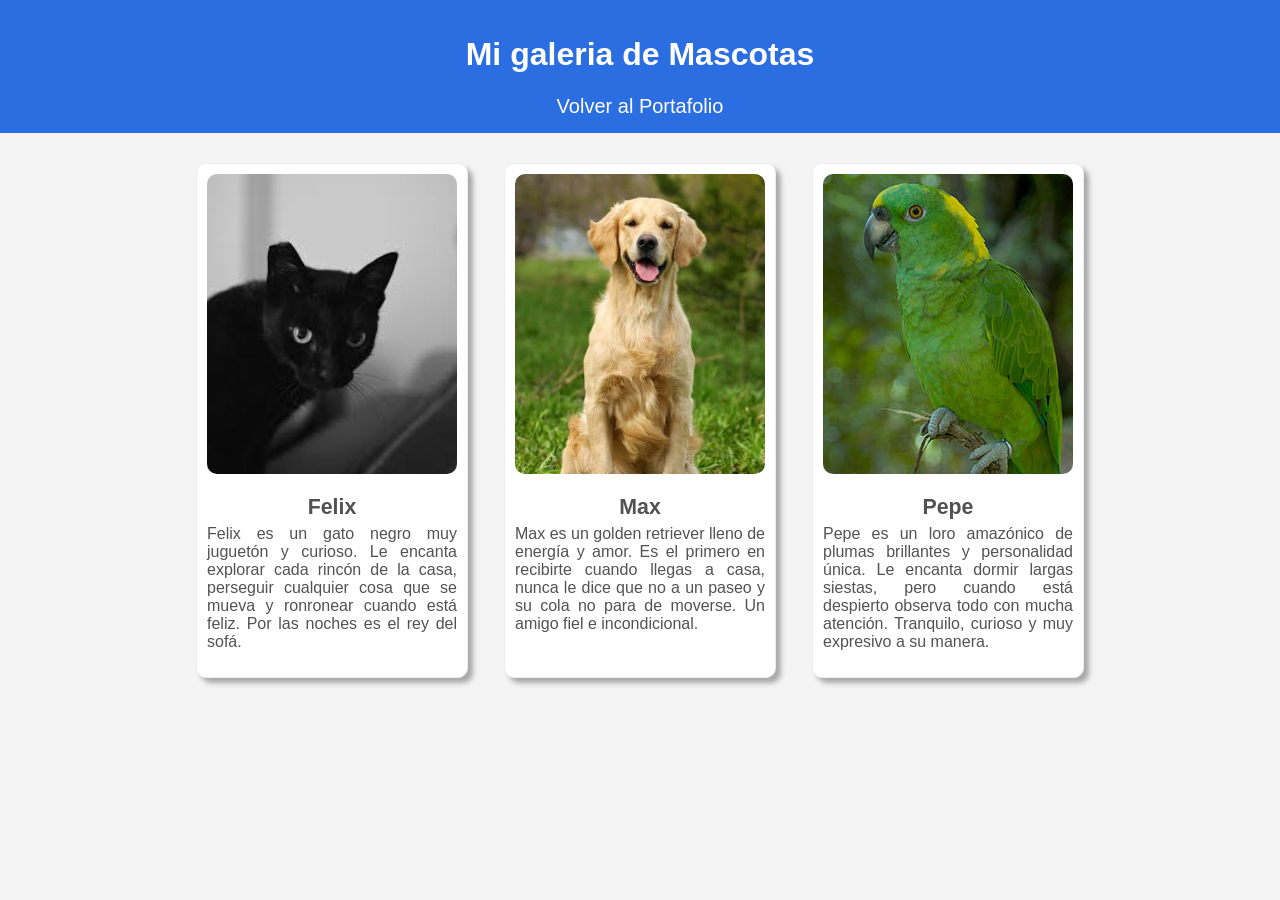
==== mascotas.html @ 8d1f5169 "Termine el codigo primera semana" ====
<!DOCTYPE html>
<html lang="es">

<head>
    <meta charset="UTF-8">
    <meta name="viewport" content="width=device-width, initial-scale=1.0">
    <title>MASCOTAS</title>
    <link rel="icon" type="image/x-icon" href="favicon/mascotas.png">
    <link rel="stylesheet" href="styles.css">
    <meta name="Descripción" content="Esta es una pagina donde puedes ver mascotas">
    <meta name="Autor" content="Juan Rangel">
    <meta name="Fecha" content="2026-04-06">
</head>

<body>
    <header>
        <h1>Mi galeria de Mascotas</h1>
        <nav>
            <a href="index.html">Volver al Portafolio</a>
        </nav>
    </header>
    
    <section>
        <article class="card">
            <div class="card-header" style="background-image: url('img/gato.jpeg');"></div>
        <div class="card-body">
            <h3 class="card-title">Felix</h3>
            <p class="card-description">Felix es un gato negro muy juguetón y curioso. Le encanta explorar cada rincón de la casa, perseguir cualquier cosa que se mueva y ronronear cuando está feliz. Por las noches es el rey del sofá.</p>
        </div>
    </article>

    <article class="card">
        <div class="card-header" style="background-image: url('img/perro.jpg');"></div>
        <div class="card-body">
            <h3 class="card-title">Max</h3>
            <p class="card-description">Max es un golden retriever lleno de energía y amor. Es el primero en recibirte cuando llegas a casa, nunca le dice que no a un paseo y su cola no para de moverse. Un amigo fiel e incondicional.</p>
        </div>
    </article>

    <article class="card">
        <div class="card-header" style="background-image: url('img/loro.jpg');"></div>
        <div class="card-body">
            <h3 class="card-title">Pepe</h3>
            <p class="card-description">Pepe es un loro amazónico de plumas brillantes y personalidad única. Le encanta dormir largas siestas, pero cuando está despierto observa todo con mucha atención. Tranquilo, curioso y muy expresivo a su manera.</p>
        </div>
    </article>

</section>

</body>


</html>
---- styles.css ----
body {
    font-family: Arial;
    background-color: #f4f4f4;
    margin: 0;
}

header {
    background-color: rgb(43, 110, 226);
    color: white;
    padding: 15px;
    text-align: center;
}

a {
    color:black;
    text-decoration: none;
}
a:hover {
    color:blue;
}
nav a {
    color: white;
    font-size: 15pt;
    margin: 10px;
    text-decoration: none;
}

nav a:hover {
    color: rgb(244, 248, 4);
}

ul {
    display: inline-block;
    text-align: left;
}

section {
    padding: 20px;
    text-align: center;
    display: flex;
    justify-content: center;
    align-items: stretch;
    flex-wrap: wrap;
    gap: 16px;
}

.perfil-card {
    background-color: rgb(153, 171, 200);
    border-radius: 16px;
    padding: 24px;
    width: 800px;
    margin: 30px auto;
}

.perfil-top {
    display: flex;
    align-items: center;
    gap: 20px;
    margin-bottom: 20px;
}

.perfil-foto {
    width: 100px;
    height: 100px;
    border-radius: 50%;
    object-fit: cover;
    background-color: #ccc;
    flex-shrink: 0;
}

.perfil-info {
    text-align: left;
}

.perfil-nombre {
    color: black;
    font-size: 16pt;
    margin: 0;
}

.perfil-cargo {
    color: black;
    font-size: 11pt;
    margin: 4px 0 0 0;
}

.perfil-bottom {
    text-align: left;
}

.perfil-bottom h3 {
    color: black;
    font-size: 14pt;
    margin-bottom: 6px;
}

.perfil-bottom p {
    color: black;
    font-size: 10pt;
    text-align: justify;
    line-height: 1.7;
}

.perfil-linea {
    border: none;
    border-top: 2px solid black;
    margin: 6px 0;
}

#contacto .perfil-card {
    background-color: rgb(153, 171, 200);
    text-align: center;
}

#contacto form {
    display: inline-block;
    text-align: left;
}

#contacto label {
    display: block;
    margin-top: 10px;
}

.card {
    width: 250px;
    border: 1px solid #eee;
    border-radius: 10px;
    padding: 10px;
    margin: 10px;
    display: flex;
    flex-direction: column;
    box-shadow: 5px 5px 5px darkgray;
    background-color: white;
}

.card-header {
    width: 100%;
    height: 300px;
    object-fit: cover;
    background-size: cover;
    background-position: top;
    background-repeat: no-repeat;
    display: block;
    border-radius: 10px;
}

.card-body {
    color: rgb(82, 82, 82);
}

.card-title {
    text-align: center;
    font-size: 16pt;
    margin-bottom: 0px;
}

.card-description {
    text-align: justify;
    margin-top: 5px;
    font-size: 12pt;
}

.card:hover {
    transform: scale(1.1);
    transition: transform 1s ease;
}

footer {
    background-color: rgb(0, 0, 0);
    color: white;
    text-align: center;
    padding: 10px;
}
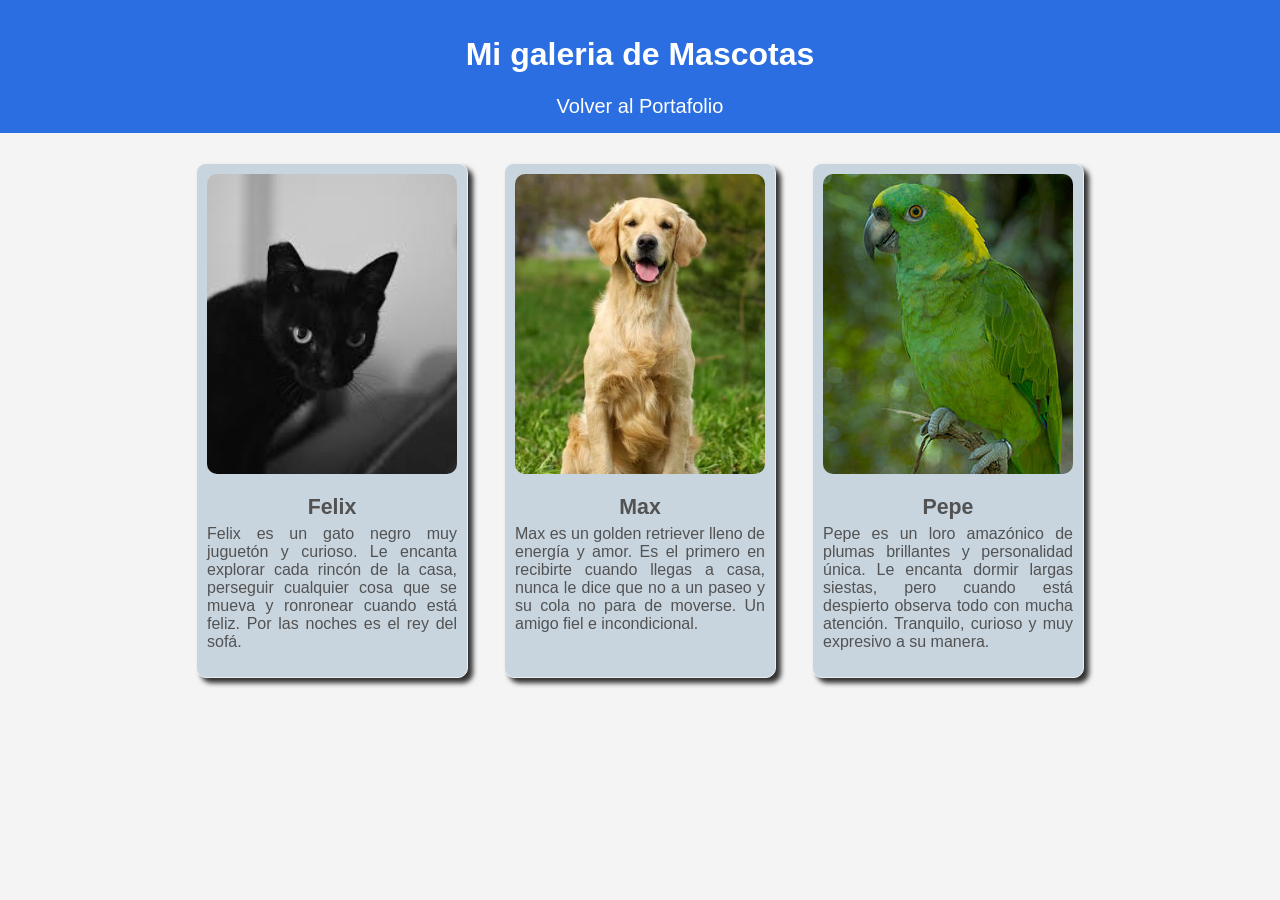
==== commit b1af2005: "Hice algunos cambios" ====
--- a/mascotas.html
+++ b/mascotas.html
@@ -1,11 +1,12 @@
 <!DOCTYPE html>
+
 <html lang="es">
 
 <head>
     <meta charset="UTF-8">
     <meta name="viewport" content="width=device-width, initial-scale=1.0">
     <title>MASCOTAS</title>
-    <link rel="icon" type="image/x-icon" href="favicon/mascotas.png">
+    <link rel="icon" type="image/png" href="favicon/mascotas.png">
     <link rel="stylesheet" href="styles.css">
     <meta name="Descripción" content="Esta es una pagina donde puedes ver mascotas">
     <meta name="Autor" content="Juan Rangel">
@@ -27,7 +28,7 @@
             <h3 class="card-title">Felix</h3>
             <p class="card-description">Felix es un gato negro muy juguetón y curioso. Le encanta explorar cada rincón de la casa, perseguir cualquier cosa que se mueva y ronronear cuando está feliz. Por las noches es el rey del sofá.</p>
         </div>
-    </article>
+        </article>
 
     <article class="card">
         <div class="card-header" style="background-image: url('img/perro.jpg');"></div>
@@ -45,9 +46,8 @@
         </div>
     </article>
 
-</section>
+    </section>
 
 </body>
 
-
 </html>
--- a/styles.css
+++ b/styles.css
@@ -1,5 +1,5 @@
 body {
-    font-family: Arial;
+    font-family: Arial, Helvetica, sans-serif;
     background-color: #f4f4f4;
     margin: 0;
 }
@@ -11,13 +11,6 @@
     text-align: center;
 }
 
-a {
-    color:black;
-    text-decoration: none;
-}
-a:hover {
-    color:blue;
-}
 nav a {
     color: white;
     font-size: 15pt;
@@ -29,17 +22,19 @@
     color: rgb(244, 248, 4);
 }
 
-ul {
-    display: inline-block;
-    text-align: left;
+a {
+    color:black;
+    text-decoration: none;
+}
+a:hover {
+    color:blue;
 }
 
 section {
     padding: 20px;
-    text-align: center;
+    text-align: left;
     display: flex;
     justify-content: center;
-    align-items: stretch;
     flex-wrap: wrap;
     gap: 16px;
 }
@@ -49,7 +44,7 @@
     border-radius: 16px;
     padding: 24px;
     width: 800px;
-    margin: 30px auto;
+    margin: 30px;
 }
 
 .perfil-top {
@@ -62,10 +57,9 @@
 .perfil-foto {
     width: 100px;
     height: 100px;
-    border-radius: 50%;
+    border-radius: 100%;
     object-fit: cover;
     background-color: #ccc;
-    flex-shrink: 0;
 }
 
 .perfil-info {
@@ -81,30 +75,31 @@
 .perfil-cargo {
     color: black;
     font-size: 11pt;
-    margin: 4px 0 0 0;
+    margin: 4px;
 }
 
-.perfil-bottom {
+.perfil-section h3 {
     text-align: left;
-}
-
-.perfil-bottom h3 {
     color: black;
     font-size: 14pt;
     margin-bottom: 6px;
 }
 
-.perfil-bottom p {
+.perfil-section p {
     color: black;
     font-size: 10pt;
     text-align: justify;
-    line-height: 1.7;
 }
 
 .perfil-linea {
     border: none;
     border-top: 2px solid black;
     margin: 6px 0;
+    display: block;
+}
+
+.perfil-card h3 {
+    text-align: center;
 }
 
 #contacto .perfil-card {
@@ -122,6 +117,7 @@
     margin-top: 10px;
 }
 
+/* mascotas.html configuraciones */
 .card {
     width: 250px;
     border: 1px solid #eee;
@@ -130,8 +126,8 @@
     margin: 10px;
     display: flex;
     flex-direction: column;
-    box-shadow: 5px 5px 5px darkgray;
-    background-color: white;
+    box-shadow: 5px 5px 5px rgb(49, 49, 49);
+    background-color: rgb(200, 213, 223);
 }
 
 .card-header {
@@ -155,6 +151,7 @@
     margin-bottom: 0px;
 }
 
+
 .card-description {
     text-align: justify;
     margin-top: 5px;
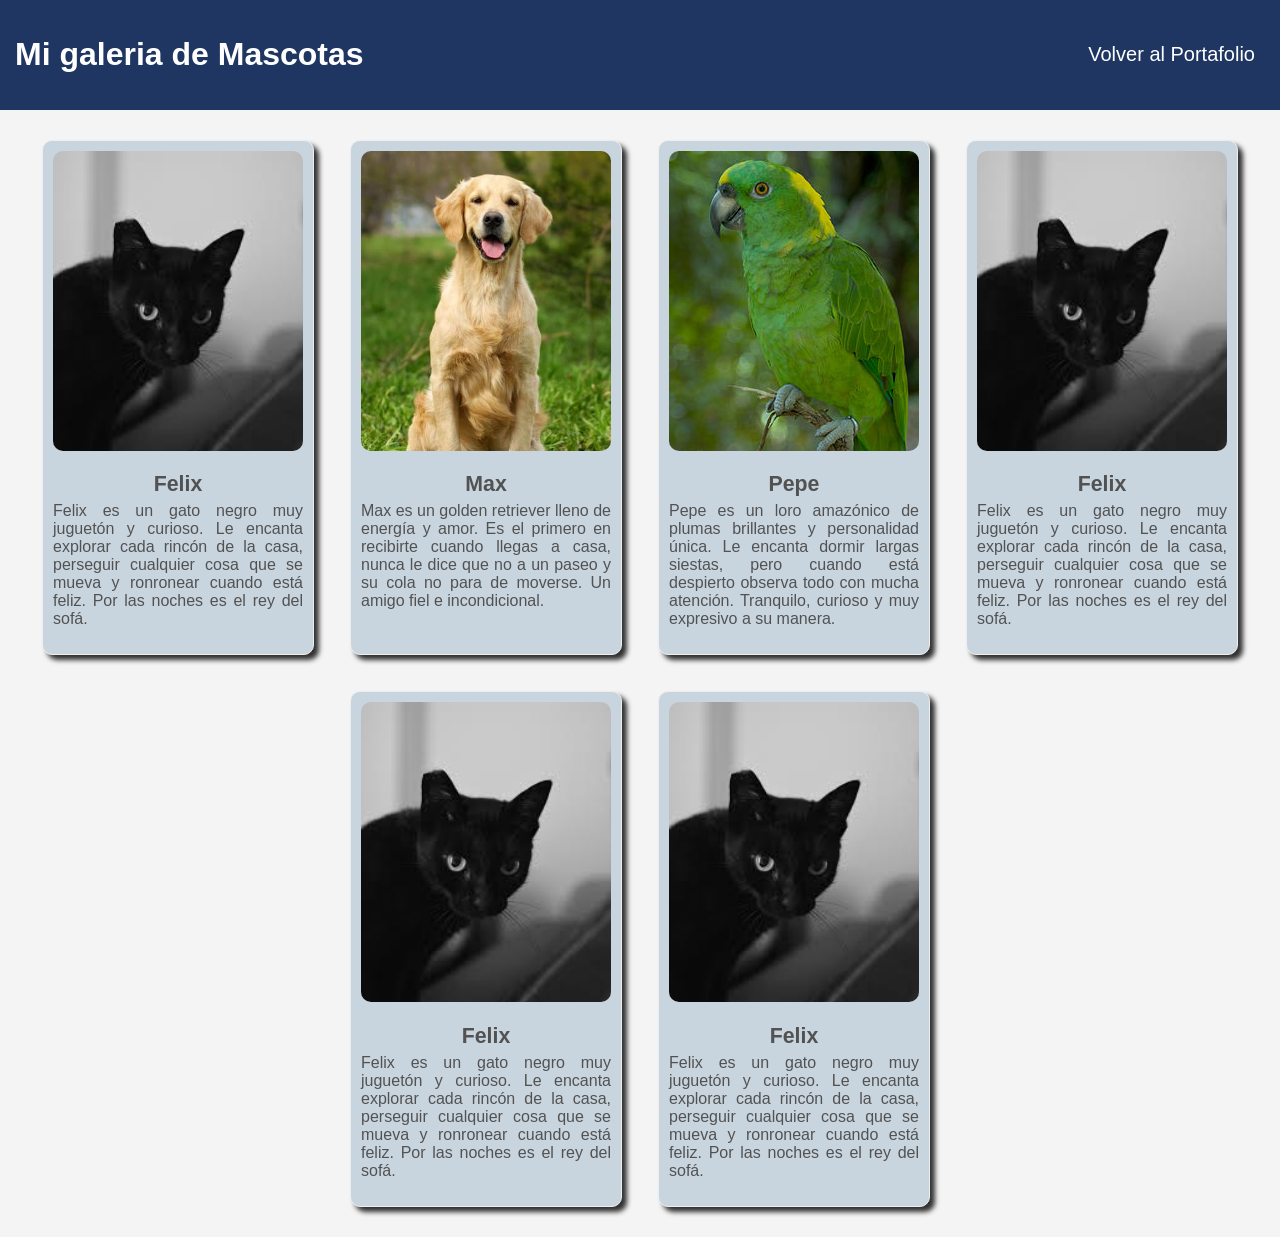
==== commit a351ca74: "Hice algunos arreglos" ====
--- a/mascotas.html
+++ b/mascotas.html
@@ -1,3 +1,11 @@
+<!-- TASK 4
+4. Galeria de mascotas con flexbox y grid:
+Retoma la galería de mascotas (creada en mascotas.html).
+Muestra al menos 6 imágenes en un layout organizado.
+Usa Flexbox para distribuir las imágenes en filas (display: flex; flex-wrap: wrap;).
+Combina con Grid (display: grid; grid-template-columns) para probar distintas formas de organizar las imágenes como mosaicos. -->
+
+
 <!DOCTYPE html>
 
 <html lang="es">
@@ -46,6 +54,29 @@
         </div>
     </article>
 
+    <article class="card">
+        <div class="card-header" style="background-image: url('img/gato.jpeg');"></div>
+        <div class="card-body">
+            <h3 class="card-title">Felix</h3>
+            <p class="card-description">Felix es un gato negro muy juguetón y curioso. Le encanta explorar cada rincón de la casa, perseguir cualquier cosa que se mueva y ronronear cuando está feliz. Por las noches es el rey del sofá.</p>
+        </div>
+    </article>
+
+    <article class="card">
+        <div class="card-header" style="background-image: url('img/gato.jpeg');"></div>
+        <div class="card-body">
+            <h3 class="card-title">Felix</h3>
+            <p class="card-description">Felix es un gato negro muy juguetón y curioso. Le encanta explorar cada rincón de la casa, perseguir cualquier cosa que se mueva y ronronear cuando está feliz. Por las noches es el rey del sofá.</p>
+        </div>
+    </article>
+
+    <article class="card">
+        <div class="card-header" style="background-image: url('img/gato.jpeg');"></div>
+        <div class="card-body">
+            <h3 class="card-title">Felix</h3>
+            <p class="card-description">Felix es un gato negro muy juguetón y curioso. Le encanta explorar cada rincón de la casa, perseguir cualquier cosa que se mueva y ronronear cuando está feliz. Por las noches es el rey del sofá.</p>
+        </div>
+    </article>
     </section>
 
 </body>
--- a/styles.css
+++ b/styles.css
@@ -5,7 +5,10 @@
 }
 
 header {
-    background-color: rgb(43, 110, 226);
+    background-color: rgb(30, 54, 97);
+    display: flex;
+    justify-content: space-between;
+    align-items: center;
     color: white;
     padding: 15px;
     text-align: center;
@@ -39,11 +42,16 @@
     gap: 16px;
 }
 
+#proyectos {
+    display: grid;
+    grid-template-columns: auto;
+    gap: 10px;
+}
 .perfil-card {
     background-color: rgb(153, 171, 200);
     border-radius: 16px;
     padding: 24px;
-    width: 800px;
+    width: 700px;
     margin: 30px;
 }
 
@@ -92,14 +100,39 @@
 }
 
 .perfil-linea {
-    border: none;
+    border: 2px;
     border-top: 2px solid black;
-    margin: 6px 0;
+    margin: 6px;
     display: block;
 }
 
 .perfil-card h3 {
     text-align: center;
+}
+
+.contacto-card {
+    text-align: center;
+    background-color: rgb(153, 171, 200);
+    border-radius: 16px;
+    padding: 24px;
+    width: 450px;
+    margin: 30px;
+}
+
+.contacto-linea {
+    border: 2px;
+    border-top: 2px solid black;
+    margin: 6px;
+    display: block;
+}
+
+input {
+    width: 300px;
+    height: 20px;
+}
+
+textarea {
+    width: 300px;
 }
 
 #contacto .perfil-card {
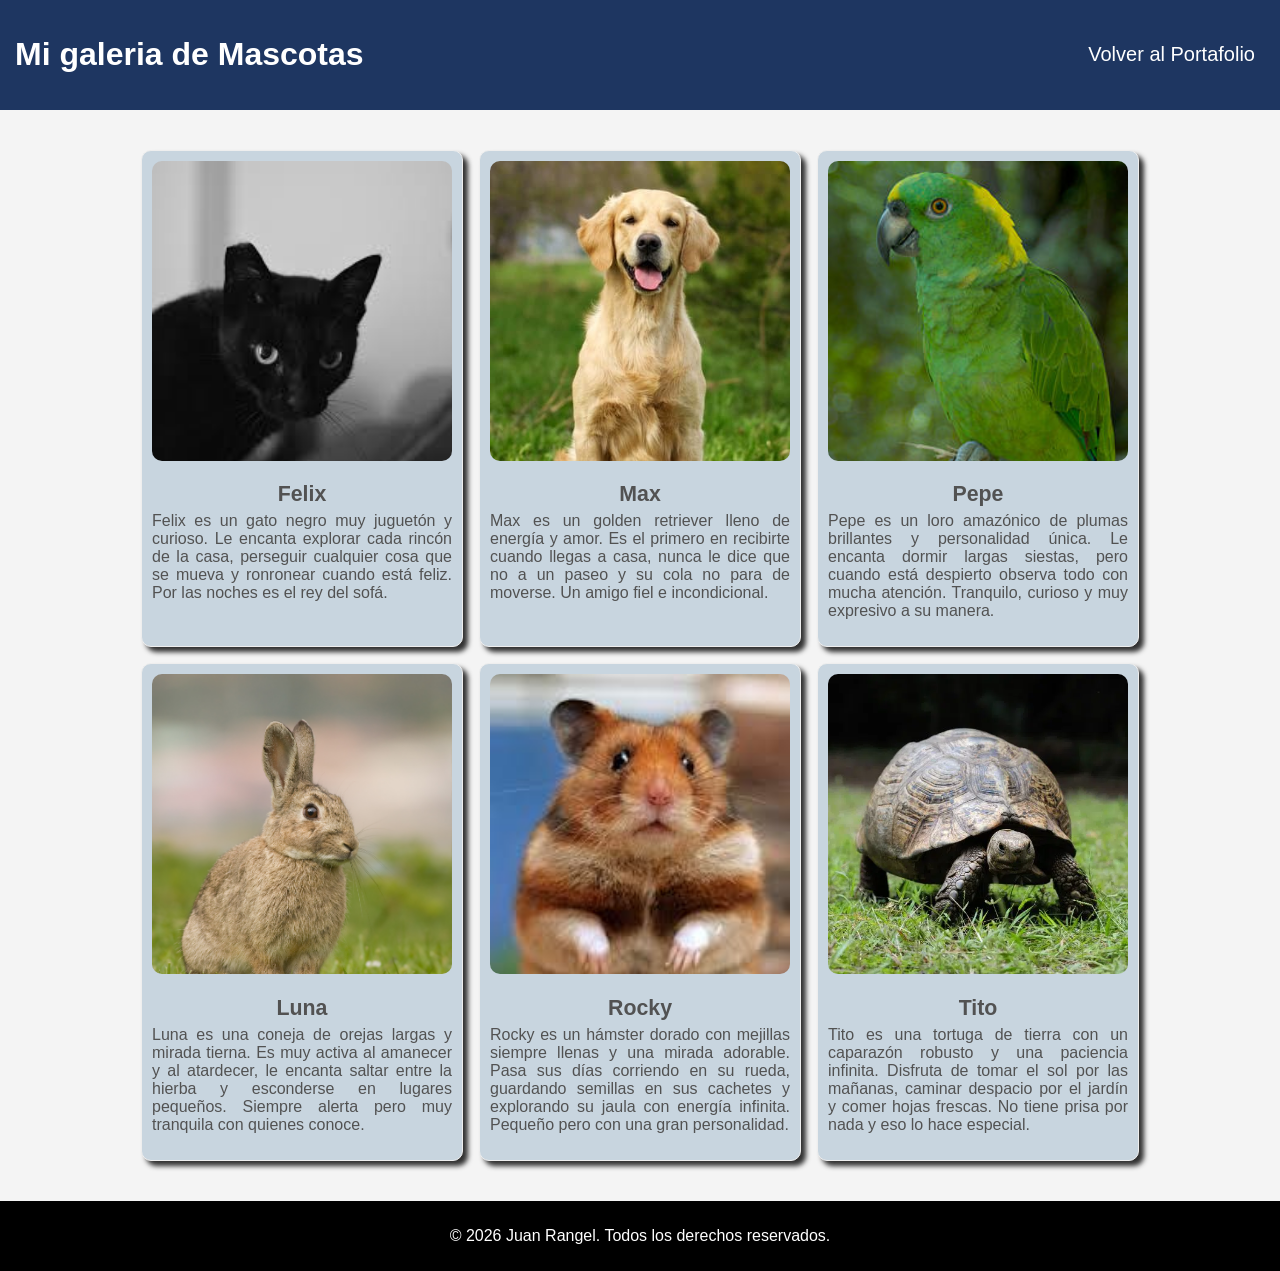
==== commit cc1c6dee: "Termine el codigo de la semana 2" ====
--- a/mascotas.html
+++ b/mascotas.html
@@ -1,11 +1,3 @@
-<!-- TASK 4
-4. Galeria de mascotas con flexbox y grid:
-Retoma la galería de mascotas (creada en mascotas.html).
-Muestra al menos 6 imágenes en un layout organizado.
-Usa Flexbox para distribuir las imágenes en filas (display: flex; flex-wrap: wrap;).
-Combina con Grid (display: grid; grid-template-columns) para probar distintas formas de organizar las imágenes como mosaicos. -->
-
-
 <!DOCTYPE html>
 
 <html lang="es">
@@ -30,55 +22,63 @@
     </header>
     
     <section>
-        <article class="card">
-            <div class="card-header" style="background-image: url('img/gato.jpeg');"></div>
-        <div class="card-body">
-            <h3 class="card-title">Felix</h3>
-            <p class="card-description">Felix es un gato negro muy juguetón y curioso. Le encanta explorar cada rincón de la casa, perseguir cualquier cosa que se mueva y ronronear cuando está feliz. Por las noches es el rey del sofá.</p>
+        <div class="galeria-grid">
+
+            <article class="card">
+                <div class="card-header" style="background-image: url('img/gato.jpeg');"></div>
+                <div class="card-body">
+                    <h3 class="card-title">Felix</h3>
+                    <p class="card-description">Felix es un gato negro muy juguetón y curioso. Le encanta explorar cada rincón de la casa, perseguir cualquier cosa que se mueva y ronronear cuando está feliz. Por las noches es el rey del sofá.</p>
+                </div>
+            </article>
+
+            <article class="card">
+                <div class="card-header" style="background-image: url('img/perro.jpg');"></div>
+                <div class="card-body">
+                    <h3 class="card-title">Max</h3>
+                    <p class="card-description">Max es un golden retriever lleno de energía y amor. Es el primero en recibirte cuando llegas a casa, nunca le dice que no a un paseo y su cola no para de moverse. Un amigo fiel e incondicional.</p>
+                </div>
+            </article>
+
+            <article class="card">
+                <div class="card-header" style="background-image: url('img/loro.jpg');"></div>
+                <div class="card-body">
+                    <h3 class="card-title">Pepe</h3>
+                    <p class="card-description">Pepe es un loro amazónico de plumas brillantes y personalidad única. Le encanta dormir largas siestas, pero cuando está despierto observa todo con mucha atención. Tranquilo, curioso y muy expresivo a su manera.</p>
+                </div>
+            </article>
+
+            <article class="card">
+                <div class="card-header" style="background-image: url('img/conejo.jpg');"></div>
+                <div class="card-body">
+                    <h3 class="card-title">Luna</h3>
+                    <p class="card-description">Luna es una coneja de orejas largas y mirada tierna. Es muy activa al amanecer y al atardecer, le encanta saltar entre la hierba y esconderse en lugares pequeños. Siempre alerta pero muy tranquila con quienes conoce.</p>
+                </div>
+            </article>
+
+            <article class="card">
+                <div class="card-header" style="background-image: url('img/hamster.jpeg');"></div>
+                <div class="card-body">
+                    <h3 class="card-title">Rocky</h3>
+                    <p class="card-description">Rocky es un hámster dorado con mejillas siempre llenas y una mirada adorable. Pasa sus días corriendo en su rueda, guardando semillas en sus cachetes y explorando su jaula con energía infinita. Pequeño pero con una gran personalidad.</p>
+                </div>
+            </article>
+
+            <article class="card">
+                <div class="card-header" style="background-image: url('img/tortuga.jpg');"></div>
+                <div class="card-body">
+                    <h3 class="card-title">Tito</h3>
+                    <p class="card-description">Tito es una tortuga de tierra con un caparazón robusto y una paciencia infinita. Disfruta de tomar el sol por las mañanas, caminar despacio por el jardín y comer hojas frescas. No tiene prisa por nada y eso lo hace especial.</p>
+                </div>
+            </article>
+
         </div>
-        </article>
-
-    <article class="card">
-        <div class="card-header" style="background-image: url('img/perro.jpg');"></div>
-        <div class="card-body">
-            <h3 class="card-title">Max</h3>
-            <p class="card-description">Max es un golden retriever lleno de energía y amor. Es el primero en recibirte cuando llegas a casa, nunca le dice que no a un paseo y su cola no para de moverse. Un amigo fiel e incondicional.</p>
-        </div>
-    </article>
-
-    <article class="card">
-        <div class="card-header" style="background-image: url('img/loro.jpg');"></div>
-        <div class="card-body">
-            <h3 class="card-title">Pepe</h3>
-            <p class="card-description">Pepe es un loro amazónico de plumas brillantes y personalidad única. Le encanta dormir largas siestas, pero cuando está despierto observa todo con mucha atención. Tranquilo, curioso y muy expresivo a su manera.</p>
-        </div>
-    </article>
-
-    <article class="card">
-        <div class="card-header" style="background-image: url('img/gato.jpeg');"></div>
-        <div class="card-body">
-            <h3 class="card-title">Felix</h3>
-            <p class="card-description">Felix es un gato negro muy juguetón y curioso. Le encanta explorar cada rincón de la casa, perseguir cualquier cosa que se mueva y ronronear cuando está feliz. Por las noches es el rey del sofá.</p>
-        </div>
-    </article>
-
-    <article class="card">
-        <div class="card-header" style="background-image: url('img/gato.jpeg');"></div>
-        <div class="card-body">
-            <h3 class="card-title">Felix</h3>
-            <p class="card-description">Felix es un gato negro muy juguetón y curioso. Le encanta explorar cada rincón de la casa, perseguir cualquier cosa que se mueva y ronronear cuando está feliz. Por las noches es el rey del sofá.</p>
-        </div>
-    </article>
-
-    <article class="card">
-        <div class="card-header" style="background-image: url('img/gato.jpeg');"></div>
-        <div class="card-body">
-            <h3 class="card-title">Felix</h3>
-            <p class="card-description">Felix es un gato negro muy juguetón y curioso. Le encanta explorar cada rincón de la casa, perseguir cualquier cosa que se mueva y ronronear cuando está feliz. Por las noches es el rey del sofá.</p>
-        </div>
-    </article>
     </section>
 
 </body>
 
+<footer>
+    <p>© 2026 Juan Rangel. Todos los derechos reservados.</p>
+</footer>
+
 </html>
--- a/styles.css
+++ b/styles.css
@@ -25,13 +25,6 @@
     color: rgb(244, 248, 4);
 }
 
-a {
-    color:black;
-    text-decoration: none;
-}
-a:hover {
-    color:blue;
-}
 
 section {
     padding: 20px;
@@ -42,16 +35,62 @@
     gap: 16px;
 }
 
-#proyectos {
+#proyectos .perfil-card {
+    width: 90%;
+    max-width: 1000px;
+    margin: 30px;
+}
+
+#proyectos ul {
+    padding: 0;
     display: grid;
-    grid-template-columns: auto;
-    gap: 10px;
-}
+    grid-template-columns: repeat(5, 1fr);
+    gap: 15px;
+}
+
+#proyectos li {
+    background-color: #cbe2f0;
+    border: 1px solid #5f6369;
+    border-radius: 8px;
+    display: flex;
+    align-items: center;
+    justify-content: center;
+    min-height: 80px;
+}
+
+#proyectos li:hover {
+    background-color: #1e3661;
+    box-shadow: 0 4px 8px rgba(0,0,0,0.2);
+}
+
+.perfil-section .texto-perfil{
+    font-size: 13pt;
+}
+
+#proyectos li a {
+    display: flex;
+    align-items: center;
+    width: 100%;
+    height: 100%;
+    padding: 10px;
+    justify-content: center;
+    text-align: center;
+    font-family: Georgia, 'Times New Roman', Times, serif;
+    font-size: 12pt;
+    color: #1e3661;
+    text-decoration: none;
+}
+
+#proyectos li:hover a {
+    color: white
+}
+
 .perfil-card {
+    font-size: 15pt;
     background-color: rgb(153, 171, 200);
     border-radius: 16px;
     padding: 24px;
-    width: 700px;
+    width: 70%;
     margin: 30px;
 }
 
@@ -89,7 +128,7 @@
 .perfil-section h3 {
     text-align: left;
     color: black;
-    font-size: 14pt;
+    font-size: 20pt;
     margin-bottom: 6px;
 }
 
@@ -111,11 +150,12 @@
 }
 
 .contacto-card {
+    font-size: 15pt;
     text-align: center;
     background-color: rgb(153, 171, 200);
     border-radius: 16px;
     padding: 24px;
-    width: 450px;
+    width: 70%;
     margin: 30px;
 }
 
@@ -151,12 +191,28 @@
 }
 
 /* mascotas.html configuraciones */
+.galeria-flex {
+    display: flex;
+    flex-wrap: wrap;
+    justify-content: center;
+    gap: 16px;
+    padding: 20px;
+    width: 100%;
+}
+
+.galeria-grid {
+    display: grid;
+    grid-template-columns: repeat(3, 1fr);
+    gap: 16px;
+    padding: 20px;
+    max-width: 1200px;
+}
+
 .card {
-    width: 250px;
+    width: 300px;
     border: 1px solid #eee;
     border-radius: 10px;
     padding: 10px;
-    margin: 10px;
     display: flex;
     flex-direction: column;
     box-shadow: 5px 5px 5px rgb(49, 49, 49);
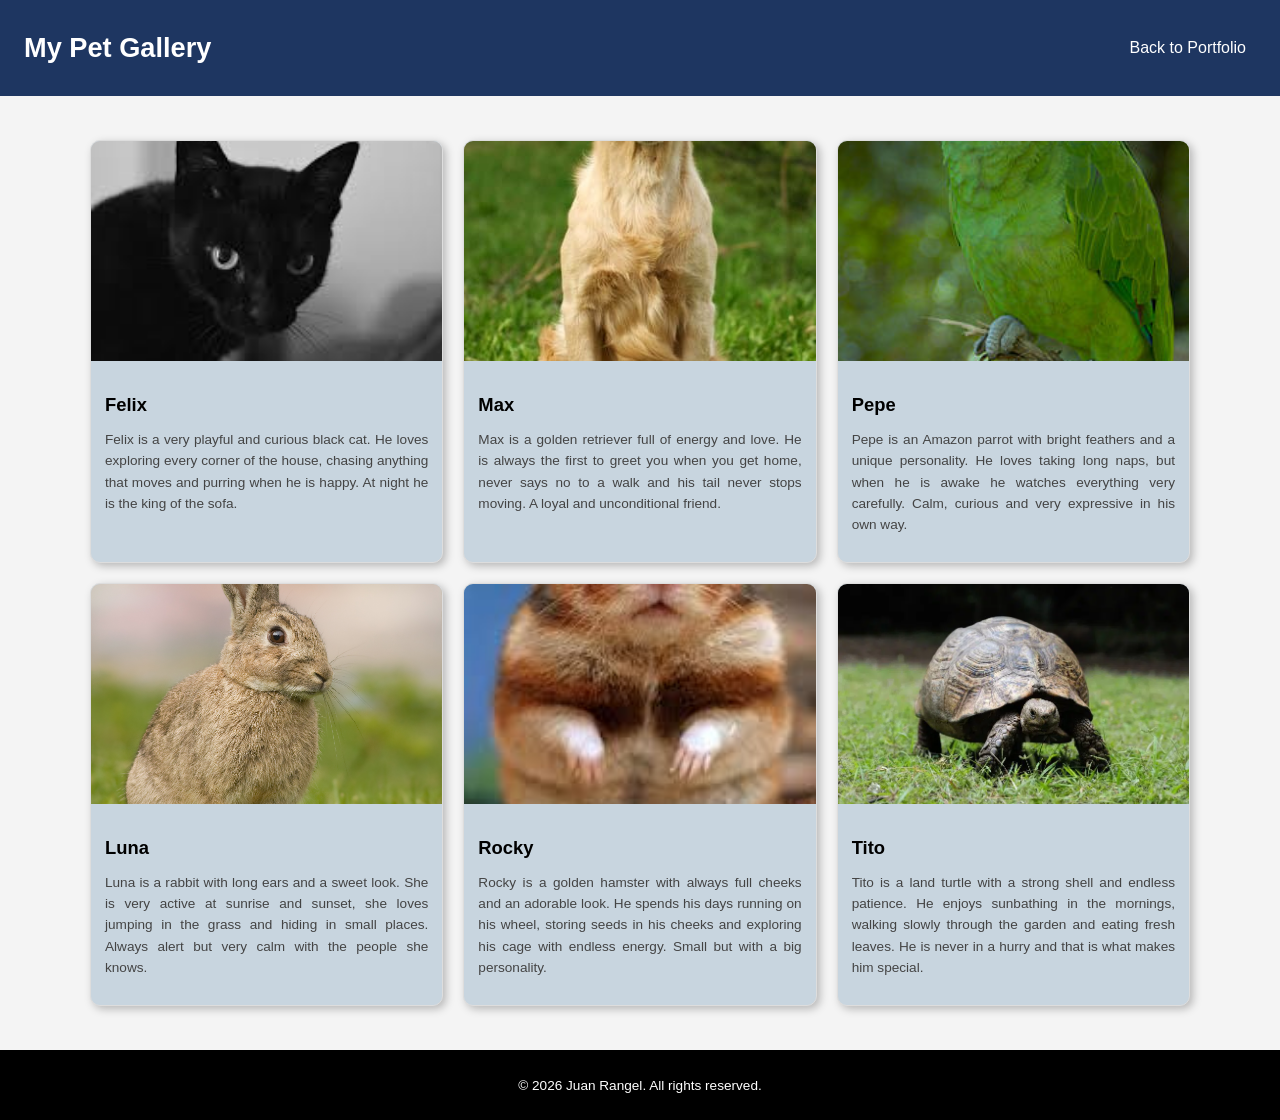
==== commit 29206759: "Hice algunos cambios" ====
--- a/mascotas.html
+++ b/mascotas.html
@@ -1,84 +1,83 @@
 <!DOCTYPE html>
-
-<html lang="es">
-
+<html lang="en">
+ 
 <head>
     <meta charset="UTF-8">
     <meta name="viewport" content="width=device-width, initial-scale=1.0">
-    <title>MASCOTAS</title>
+    <title>Pets</title>
     <link rel="icon" type="image/png" href="favicon/mascotas.png">
     <link rel="stylesheet" href="styles.css">
-    <meta name="Descripción" content="Esta es una pagina donde puedes ver mascotas">
-    <meta name="Autor" content="Juan Rangel">
-    <meta name="Fecha" content="2026-04-06">
+    <meta name="description" content="This is a page where you can see my pets">
+    <meta name="author" content="Juan Rangel">
+    <meta name="date" content="2026-04-06">
 </head>
-
+ 
 <body>
+ 
     <header>
-        <h1>Mi galeria de Mascotas</h1>
+        <h1>My Pet Gallery</h1>
         <nav>
-            <a href="index.html">Volver al Portafolio</a>
+            <a href="index.html">Back to Portfolio</a>
         </nav>
     </header>
-    
+ 
     <section>
         <div class="galeria-grid">
-
+ 
             <article class="card">
                 <div class="card-header" style="background-image: url('img/gato.jpeg');"></div>
                 <div class="card-body">
                     <h3 class="card-title">Felix</h3>
-                    <p class="card-description">Felix es un gato negro muy juguetón y curioso. Le encanta explorar cada rincón de la casa, perseguir cualquier cosa que se mueva y ronronear cuando está feliz. Por las noches es el rey del sofá.</p>
+                    <p class="card-description">Felix is a very playful and curious black cat. He loves exploring every corner of the house, chasing anything that moves and purring when he is happy. At night he is the king of the sofa.</p>
                 </div>
             </article>
-
+ 
             <article class="card">
                 <div class="card-header" style="background-image: url('img/perro.jpg');"></div>
                 <div class="card-body">
                     <h3 class="card-title">Max</h3>
-                    <p class="card-description">Max es un golden retriever lleno de energía y amor. Es el primero en recibirte cuando llegas a casa, nunca le dice que no a un paseo y su cola no para de moverse. Un amigo fiel e incondicional.</p>
+                    <p class="card-description">Max is a golden retriever full of energy and love. He is always the first to greet you when you get home, never says no to a walk and his tail never stops moving. A loyal and unconditional friend.</p>
                 </div>
             </article>
-
+ 
             <article class="card">
                 <div class="card-header" style="background-image: url('img/loro.jpg');"></div>
                 <div class="card-body">
                     <h3 class="card-title">Pepe</h3>
-                    <p class="card-description">Pepe es un loro amazónico de plumas brillantes y personalidad única. Le encanta dormir largas siestas, pero cuando está despierto observa todo con mucha atención. Tranquilo, curioso y muy expresivo a su manera.</p>
+                    <p class="card-description">Pepe is an Amazon parrot with bright feathers and a unique personality. He loves taking long naps, but when he is awake he watches everything very carefully. Calm, curious and very expressive in his own way.</p>
                 </div>
             </article>
-
+ 
             <article class="card">
                 <div class="card-header" style="background-image: url('img/conejo.jpg');"></div>
                 <div class="card-body">
                     <h3 class="card-title">Luna</h3>
-                    <p class="card-description">Luna es una coneja de orejas largas y mirada tierna. Es muy activa al amanecer y al atardecer, le encanta saltar entre la hierba y esconderse en lugares pequeños. Siempre alerta pero muy tranquila con quienes conoce.</p>
+                    <p class="card-description">Luna is a rabbit with long ears and a sweet look. She is very active at sunrise and sunset, she loves jumping in the grass and hiding in small places. Always alert but very calm with the people she knows.</p>
                 </div>
             </article>
-
+ 
             <article class="card">
                 <div class="card-header" style="background-image: url('img/hamster.jpeg');"></div>
                 <div class="card-body">
                     <h3 class="card-title">Rocky</h3>
-                    <p class="card-description">Rocky es un hámster dorado con mejillas siempre llenas y una mirada adorable. Pasa sus días corriendo en su rueda, guardando semillas en sus cachetes y explorando su jaula con energía infinita. Pequeño pero con una gran personalidad.</p>
+                    <p class="card-description">Rocky is a golden hamster with always full cheeks and an adorable look. He spends his days running on his wheel, storing seeds in his cheeks and exploring his cage with endless energy. Small but with a big personality.</p>
                 </div>
             </article>
-
+ 
             <article class="card">
                 <div class="card-header" style="background-image: url('img/tortuga.jpg');"></div>
                 <div class="card-body">
                     <h3 class="card-title">Tito</h3>
-                    <p class="card-description">Tito es una tortuga de tierra con un caparazón robusto y una paciencia infinita. Disfruta de tomar el sol por las mañanas, caminar despacio por el jardín y comer hojas frescas. No tiene prisa por nada y eso lo hace especial.</p>
+                    <p class="card-description">Tito is a land turtle with a strong shell and endless patience. He enjoys sunbathing in the mornings, walking slowly through the garden and eating fresh leaves. He is never in a hurry and that is what makes him special.</p>
                 </div>
             </article>
-
+ 
         </div>
     </section>
-
+ 
+    <footer>
+        <p>© 2026 Juan Rangel. All rights reserved.</p>
+    </footer>
+ 
 </body>
-
-<footer>
-    <p>© 2026 Juan Rangel. Todos los derechos reservados.</p>
-</footer>
-
 </html>
--- a/styles.css
+++ b/styles.css
@@ -1,260 +1,369 @@
+:root {
+    --color-main: #1e3661;
+    --color-hover: #2a4d8f;
+    --color-yellow: #f4f804;
+    --color-background: #f4f4f4;
+    --color-card: #99abc8;
+    --color-project: #cbe2f0;
+    --color-white: #ffffff;
+    --color-black: #000000;
+ 
+    --font-main: Arial, Helvetica, sans-serif;
+ 
+    --text-small: 0.85rem;
+    --text-normal: 1rem;
+    --text-medium: 1.15rem;
+    --text-large: 1.4rem;
+    --text-title: 1.7rem;
+}
+ 
 body {
-    font-family: Arial, Helvetica, sans-serif;
-    background-color: #f4f4f4;
+    font-family: var(--font-main);
+    background-color: var(--color-background);
     margin: 0;
-}
-
+    min-height: 100vh;
+    display: flex;
+    flex-direction: column;
+}
+ 
+img {
+    max-width: 100%;
+    height: auto;
+}
+ 
 header {
-    background-color: rgb(30, 54, 97);
+    background-color: var(--color-main);
+    color: var(--color-white);
     display: flex;
     justify-content: space-between;
     align-items: center;
-    color: white;
-    padding: 15px;
-    text-align: center;
-}
-
+    padding: 14px 24px;
+}
+ 
+header h1 {
+    font-size: var(--text-title);
+}
+ 
 nav a {
-    color: white;
-    font-size: 15pt;
-    margin: 10px;
+    color: var(--color-white);
+    font-size: var(--text-normal);
     text-decoration: none;
-}
-
+    margin: 0 10px;
+}
+ 
 nav a:hover {
-    color: rgb(244, 248, 4);
-}
-
-
+    color: var(--color-yellow);
+}
+ 
 section {
-    padding: 20px;
-    text-align: left;
     display: flex;
     justify-content: center;
-    flex-wrap: wrap;
-    gap: 16px;
-}
-
-#proyectos .perfil-card {
-    width: 90%;
-    max-width: 1000px;
-    margin: 30px;
-}
-
-#proyectos ul {
-    padding: 0;
-    display: grid;
-    grid-template-columns: repeat(5, 1fr);
-    gap: 15px;
-}
-
-#proyectos li {
-    background-color: #cbe2f0;
-    border: 1px solid #5f6369;
-    border-radius: 8px;
-    display: flex;
-    align-items: center;
-    justify-content: center;
-    min-height: 80px;
-}
-
-#proyectos li:hover {
-    background-color: #1e3661;
-    box-shadow: 0 4px 8px rgba(0,0,0,0.2);
-}
-
-.perfil-section .texto-perfil{
-    font-size: 13pt;
-}
-
-#proyectos li a {
-    display: flex;
-    align-items: center;
-    width: 100%;
-    height: 100%;
-    padding: 10px;
-    justify-content: center;
-    text-align: center;
-    font-family: Georgia, 'Times New Roman', Times, serif;
-    font-size: 12pt;
-    color: #1e3661;
-    text-decoration: none;
-}
-
-#proyectos li:hover a {
-    color: white
-}
-
-.perfil-card {
-    font-size: 15pt;
-    background-color: rgb(153, 171, 200);
-    border-radius: 16px;
+    padding: 24px 16px;
+}
+ 
+.profile-card, .more-about-me, .contact-card {
+    background-color: var(--color-card);
+    border-radius: 12px;
     padding: 24px;
-    width: 70%;
-    margin: 30px;
-}
-
-.perfil-top {
+    width: 100%;
+    max-width: 700px;
+}
+ 
+.profile-top {
     display: flex;
     align-items: center;
     gap: 20px;
     margin-bottom: 20px;
 }
-
-.perfil-foto {
-    width: 100px;
-    height: 100px;
-    border-radius: 100%;
+ 
+.profile-photo {
+    width: 90px;
+    height: 90px;
+    border-radius: 50%;
     object-fit: cover;
-    background-color: #ccc;
-}
-
-.perfil-info {
-    text-align: left;
-}
-
-.perfil-nombre {
-    color: black;
-    font-size: 16pt;
-    margin: 0;
-}
-
-.perfil-cargo {
-    color: black;
-    font-size: 11pt;
-    margin: 4px;
-}
-
-.perfil-section h3 {
-    text-align: left;
-    color: black;
-    font-size: 20pt;
+}
+ 
+.profile-name {
+    font-size: var(--text-medium);
+}
+ 
+.profile-role {
+    font-size: var(--text-small);
+    color: #555555;
+    margin-top: 4px;
+}
+ 
+.divider {
+    border: none;
+    border-top: 2px solid var(--color-black);
+    margin-bottom: 14px;
+}
+ 
+.profile-section h3, .more-about-me h3, .contact-card h3 {
+    font-size: var(--text-large);
     margin-bottom: 6px;
 }
-
-.perfil-section p {
-    color: black;
-    font-size: 10pt;
+ 
+.profile-text {
+    font-size: var(--text-normal);
+    line-height: 1.65;
     text-align: justify;
-}
-
-.perfil-linea {
-    border: 2px;
-    border-top: 2px solid black;
-    margin: 6px;
+    margin-top: 10px;
+}
+ 
+.welcome-message {
+    background-color: #1e3661;
+    color: white;
+    padding: 10px 16px;
+    border-radius: 8px;
+    margin-bottom: 12px;
+    font-size: 1rem;
+}
+ 
+.dynamic-text {
+    font-size: var(--text-normal);
+    color: var(--color-main);
+    margin: 10px 0 16px;
+}
+ 
+.hidden-content {
+    display: none;
+    background-color: var(--color-white);
+    border-left: 4px solid var(--color-main);
+    border-radius: 6px;
+    padding: 14px 18px;
+    margin-bottom: 16px;
+    font-size: var(--text-normal);
+    line-height: 1.6;
+}
+ 
+.hidden-content .visible {
     display: block;
 }
-
-.perfil-card h3 {
+ 
+.hidden-content ul {
+    padding-left: 20px;
+    margin-top: 8px;
+}
+ 
+.hidden-content li {
+    margin-bottom: 6px;
+}
+ 
+.button-group {
+    display: flex;
+    gap: 12px;
+    flex-wrap: wrap;
+    margin-top: 4px;
+}
+ 
+.btn {
+    background-color: var(--color-main);
+    color: var(--color-white);
+    border: none;
+    border-radius: 8px;
+    padding: 10px 22px;
+    font-size: var(--text-normal);
+    cursor: pointer;
+}
+ 
+.btn:hover {
+    background-color: var(--color-hover);
+}
+ 
+#projects .profile-card {
+    max-width: 700px;
+}
+ 
+#projects ul {
+    list-style: none;
+    display: grid;
+    grid-template-columns: repeat(3, 1fr);
+    gap: 14px;
+    margin-top: 4px;
+    padding: 0;
+}
+ 
+#projects li {
+    background-color: var(--color-project);
+    border: 1px solid #8aafc7;
+    border-radius: 8px;
+    min-height: 70px;
+    display: flex;
+    align-items: center;
+    justify-content: center;
+}
+ 
+#projects li:hover {
+    background-color: var(--color-main);
+}
+ 
+#projects li a {
+    display: flex;
+    align-items: center;
+    justify-content: center;
+    width: 100%;
+    height: 100%;
+    padding: 10px 8px;
     text-align: center;
-}
-
-.contacto-card {
-    font-size: 15pt;
+    font-size: var(--text-small);
+    color: var(--color-main);
+    text-decoration: none;
+}
+ 
+#projects li:hover a {
+    color: var(--color-white);
+}
+ 
+.contact-card {
     text-align: center;
-    background-color: rgb(153, 171, 200);
-    border-radius: 16px;
-    padding: 24px;
-    width: 70%;
-    margin: 30px;
-}
-
-.contacto-linea {
-    border: 2px;
-    border-top: 2px solid black;
-    margin: 6px;
-    display: block;
-}
-
-input {
-    width: 300px;
-    height: 20px;
-}
-
-textarea {
-    width: 300px;
-}
-
-#contacto .perfil-card {
-    background-color: rgb(153, 171, 200);
-    text-align: center;
-}
-
-#contacto form {
+}
+ 
+#contact-form {
     display: inline-block;
     text-align: left;
-}
-
-#contacto label {
+    width: 100%;
+    max-width: 340px;
+}
+ 
+#contact-form label {
     display: block;
-    margin-top: 10px;
-}
-
-/* mascotas.html configuraciones */
-.galeria-flex {
-    display: flex;
-    flex-wrap: wrap;
-    justify-content: center;
-    gap: 16px;
-    padding: 20px;
-    width: 100%;
-}
-
+    margin-top: 14px;
+    font-weight: bold;
+    font-size: var(--text-normal);
+}
+ 
+#contact-form input, #contact-form textarea {
+    width: 100%;
+    padding: 8px 10px;
+    margin-top: 4px;
+    border: 1px solid #aaa;
+    border-radius: 6px;
+    font-size: var(--text-normal);
+}
+ 
+#contact-form textarea {
+    resize: vertical;
+}
+ 
+#contact-form .btn {
+    margin-top: 18px;
+    width: 100%;
+}
+ 
 .galeria-grid {
     display: grid;
     grid-template-columns: repeat(3, 1fr);
-    gap: 16px;
+    gap: 20px;
     padding: 20px;
-    max-width: 1200px;
-}
-
+    width: 100%;
+    max-width: 1100px;
+}
+ 
 .card {
-    width: 300px;
-    border: 1px solid #eee;
+    background-color: #c8d5df;
     border-radius: 10px;
-    padding: 10px;
-    display: flex;
-    flex-direction: column;
-    box-shadow: 5px 5px 5px rgb(49, 49, 49);
-    background-color: rgb(200, 213, 223);
-}
-
+    border: 1px solid #ddd;
+    overflow: hidden;
+    box-shadow: 3px 3px 8px rgba(0, 0, 0, 0.25);
+    transition: transform 0.3s;
+}
+ 
+.card:hover {
+    transform: scale(1.04);
+}
+ 
 .card-header {
     width: 100%;
-    height: 300px;
-    object-fit: cover;
+    height: 220px;
     background-size: cover;
-    background-position: top;
+    background-position: center;
     background-repeat: no-repeat;
-    display: block;
-    border-radius: 10px;
-}
-
+}
+ 
 .card-body {
-    color: rgb(82, 82, 82);
-}
-
+    padding: 14px;
+}
+ 
 .card-title {
+    font-size: var(--text-medium);
+    margin-bottom: 6px;
+}
+ 
+.card-description {
+    font-size: var(--text-small);
+    line-height: 1.55;
+    text-align: justify;
+    color: #444;
+}
+ 
+footer {
+    background-color: var(--color-black);
+    color: var(--color-white);
     text-align: center;
-    font-size: 16pt;
-    margin-bottom: 0px;
-}
-
-
-.card-description {
-    text-align: justify;
-    margin-top: 5px;
-    font-size: 12pt;
-}
-
-.card:hover {
-    transform: scale(1.1);
-    transition: transform 1s ease;
-}
-
-footer {
-    background-color: rgb(0, 0, 0);
-    color: white;
-    text-align: center;
-    padding: 10px;
+    padding: 14px;
+    font-size: var(--text-small);
+    margin-top: auto;
+}
+ 
+@media (max-width: 950px) {
+    header {
+        flex-direction: column;
+        text-align: center;
+        gap: 12px;
+    }
+ 
+    #projects ul {
+        grid-template-columns: repeat(2, 1fr);
+    }
+ 
+    .galeria-grid {
+        grid-template-columns: repeat(3, 1fr);
+    }
+}
+ 
+@media (max-width: 600px) {
+    header {
+        flex-direction: column;
+        gap: 12px;
+        text-align: center;
+        padding: 16px;
+    }
+ 
+    nav {
+        display: flex;
+        flex-direction: column;
+        align-items: center;
+        gap: 10px;
+    }
+ 
+    nav a {
+        margin: 0;
+    }
+ 
+    header h1 {
+        font-size: var(--text-large);
+    }
+ 
+    .profile-top {
+        flex-direction: column;
+        text-align: center;
+    }
+ 
+    #projects ul {
+        grid-template-columns: 1fr;
+    }
+ 
+    .galeria-grid {
+        grid-template-columns: repeat(2, 1fr);
+    }
+ 
+    .button-group {
+        flex-direction: column;
+    }
+ 
+    .btn {
+        width: 100%;
+        text-align: center;
+    }
 }
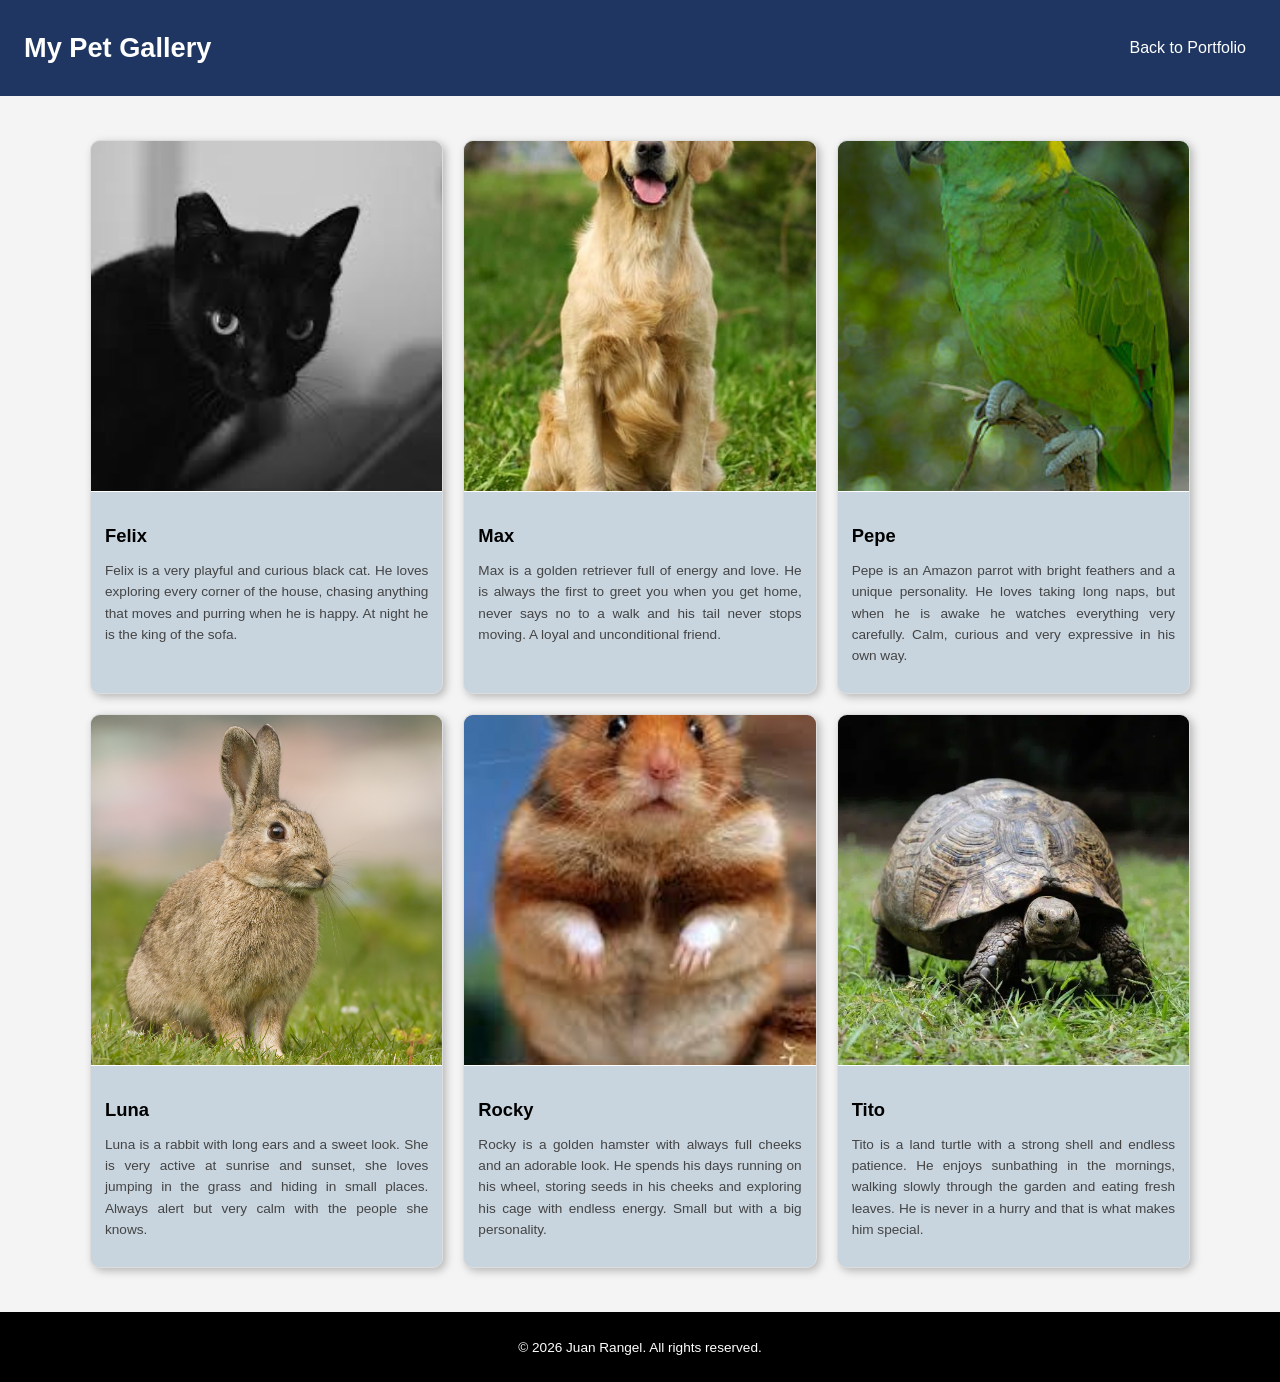
==== commit 5dd47180: "algunos arreglos" ====
--- a/mascotas.html
+++ b/mascotas.html
@@ -1,6 +1,6 @@
 <!DOCTYPE html>
 <html lang="en">
- 
+
 <head>
     <meta charset="UTF-8">
     <meta name="viewport" content="width=device-width, initial-scale=1.0">
@@ -11,19 +11,19 @@
     <meta name="author" content="Juan Rangel">
     <meta name="date" content="2026-04-06">
 </head>
- 
+
 <body>
- 
+
     <header>
         <h1>My Pet Gallery</h1>
         <nav>
             <a href="index.html">Back to Portfolio</a>
         </nav>
     </header>
- 
+
     <section>
         <div class="galeria-grid">
- 
+
             <article class="card">
                 <div class="card-header" style="background-image: url('img/gato.jpeg');"></div>
                 <div class="card-body">
@@ -31,7 +31,7 @@
                     <p class="card-description">Felix is a very playful and curious black cat. He loves exploring every corner of the house, chasing anything that moves and purring when he is happy. At night he is the king of the sofa.</p>
                 </div>
             </article>
- 
+
             <article class="card">
                 <div class="card-header" style="background-image: url('img/perro.jpg');"></div>
                 <div class="card-body">
@@ -39,7 +39,7 @@
                     <p class="card-description">Max is a golden retriever full of energy and love. He is always the first to greet you when you get home, never says no to a walk and his tail never stops moving. A loyal and unconditional friend.</p>
                 </div>
             </article>
- 
+
             <article class="card">
                 <div class="card-header" style="background-image: url('img/loro.jpg');"></div>
                 <div class="card-body">
@@ -47,7 +47,7 @@
                     <p class="card-description">Pepe is an Amazon parrot with bright feathers and a unique personality. He loves taking long naps, but when he is awake he watches everything very carefully. Calm, curious and very expressive in his own way.</p>
                 </div>
             </article>
- 
+
             <article class="card">
                 <div class="card-header" style="background-image: url('img/conejo.jpg');"></div>
                 <div class="card-body">
@@ -55,7 +55,7 @@
                     <p class="card-description">Luna is a rabbit with long ears and a sweet look. She is very active at sunrise and sunset, she loves jumping in the grass and hiding in small places. Always alert but very calm with the people she knows.</p>
                 </div>
             </article>
- 
+
             <article class="card">
                 <div class="card-header" style="background-image: url('img/hamster.jpeg');"></div>
                 <div class="card-body">
@@ -63,7 +63,7 @@
                     <p class="card-description">Rocky is a golden hamster with always full cheeks and an adorable look. He spends his days running on his wheel, storing seeds in his cheeks and exploring his cage with endless energy. Small but with a big personality.</p>
                 </div>
             </article>
- 
+
             <article class="card">
                 <div class="card-header" style="background-image: url('img/tortuga.jpg');"></div>
                 <div class="card-body">
@@ -71,13 +71,13 @@
                     <p class="card-description">Tito is a land turtle with a strong shell and endless patience. He enjoys sunbathing in the mornings, walking slowly through the garden and eating fresh leaves. He is never in a hurry and that is what makes him special.</p>
                 </div>
             </article>
- 
+
         </div>
     </section>
- 
+
     <footer>
         <p>© 2026 Juan Rangel. All rights reserved.</p>
     </footer>
- 
+
 </body>
 </html>
--- a/styles.css
+++ b/styles.css
@@ -7,16 +7,16 @@
     --color-project: #cbe2f0;
     --color-white: #ffffff;
     --color-black: #000000;
- 
+
     --font-main: Arial, Helvetica, sans-serif;
- 
+
     --text-small: 0.85rem;
     --text-normal: 1rem;
     --text-medium: 1.15rem;
     --text-large: 1.4rem;
     --text-title: 1.7rem;
 }
- 
+
 body {
     font-family: var(--font-main);
     background-color: var(--color-background);
@@ -25,12 +25,12 @@
     display: flex;
     flex-direction: column;
 }
- 
+
 img {
     max-width: 100%;
     height: auto;
 }
- 
+
 header {
     background-color: var(--color-main);
     color: var(--color-white);
@@ -39,28 +39,28 @@
     align-items: center;
     padding: 14px 24px;
 }
- 
+
 header h1 {
     font-size: var(--text-title);
 }
- 
+
 nav a {
     color: var(--color-white);
     font-size: var(--text-normal);
     text-decoration: none;
     margin: 0 10px;
 }
- 
+
 nav a:hover {
     color: var(--color-yellow);
 }
- 
+
 section {
     display: flex;
     justify-content: center;
     padding: 24px 16px;
 }
- 
+
 .profile-card, .more-about-me, .contact-card {
     background-color: var(--color-card);
     border-radius: 12px;
@@ -68,49 +68,49 @@
     width: 100%;
     max-width: 700px;
 }
- 
+
 .profile-top {
     display: flex;
     align-items: center;
     gap: 20px;
     margin-bottom: 20px;
 }
- 
+
 .profile-photo {
     width: 90px;
     height: 90px;
     border-radius: 50%;
     object-fit: cover;
 }
- 
+
 .profile-name {
     font-size: var(--text-medium);
 }
- 
+
 .profile-role {
     font-size: var(--text-small);
     color: #555555;
     margin-top: 4px;
 }
- 
+
 .divider {
     border: none;
     border-top: 2px solid var(--color-black);
     margin-bottom: 14px;
 }
- 
+
 .profile-section h3, .more-about-me h3, .contact-card h3 {
     font-size: var(--text-large);
     margin-bottom: 6px;
 }
- 
+
 .profile-text {
     font-size: var(--text-normal);
     line-height: 1.65;
     text-align: justify;
     margin-top: 10px;
 }
- 
+
 .welcome-message {
     background-color: #1e3661;
     color: white;
@@ -119,44 +119,44 @@
     margin-bottom: 12px;
     font-size: 1rem;
 }
- 
+
 .dynamic-text {
     font-size: var(--text-normal);
     color: var(--color-main);
     margin: 10px 0 16px;
 }
- 
+
 .hidden-content {
     display: none;
     background-color: var(--color-white);
     border-left: 4px solid var(--color-main);
     border-radius: 6px;
     padding: 14px 18px;
-    margin-bottom: 16px;
+    margin-top: 15px;
     font-size: var(--text-normal);
     line-height: 1.6;
 }
- 
-.hidden-content .visible {
+
+.hidden-content.visible {
     display: block;
 }
- 
+
 .hidden-content ul {
     padding-left: 20px;
     margin-top: 8px;
 }
- 
+
 .hidden-content li {
     margin-bottom: 6px;
 }
- 
+
 .button-group {
     display: flex;
     gap: 12px;
     flex-wrap: wrap;
     margin-top: 4px;
 }
- 
+
 .btn {
     background-color: var(--color-main);
     color: var(--color-white);
@@ -166,15 +166,15 @@
     font-size: var(--text-normal);
     cursor: pointer;
 }
- 
+
 .btn:hover {
     background-color: var(--color-hover);
 }
- 
+
 #projects .profile-card {
     max-width: 700px;
 }
- 
+
 #projects ul {
     list-style: none;
     display: grid;
@@ -183,7 +183,7 @@
     margin-top: 4px;
     padding: 0;
 }
- 
+
 #projects li {
     background-color: var(--color-project);
     border: 1px solid #8aafc7;
@@ -193,11 +193,11 @@
     align-items: center;
     justify-content: center;
 }
- 
+
 #projects li:hover {
     background-color: var(--color-main);
 }
- 
+
 #projects li a {
     display: flex;
     align-items: center;
@@ -210,29 +210,29 @@
     color: var(--color-main);
     text-decoration: none;
 }
- 
+
 #projects li:hover a {
     color: var(--color-white);
 }
- 
+
 .contact-card {
     text-align: center;
 }
- 
+
 #contact-form {
     display: inline-block;
     text-align: left;
     width: 100%;
     max-width: 340px;
 }
- 
+
 #contact-form label {
     display: block;
     margin-top: 14px;
     font-weight: bold;
     font-size: var(--text-normal);
 }
- 
+
 #contact-form input, #contact-form textarea {
     width: 100%;
     padding: 8px 10px;
@@ -241,16 +241,16 @@
     border-radius: 6px;
     font-size: var(--text-normal);
 }
- 
+
 #contact-form textarea {
     resize: vertical;
 }
- 
+
 #contact-form .btn {
     margin-top: 18px;
     width: 100%;
 }
- 
+
 .galeria-grid {
     display: grid;
     grid-template-columns: repeat(3, 1fr);
@@ -259,7 +259,7 @@
     width: 100%;
     max-width: 1100px;
 }
- 
+
 .card {
     background-color: #c8d5df;
     border-radius: 10px;
@@ -268,35 +268,36 @@
     box-shadow: 3px 3px 8px rgba(0, 0, 0, 0.25);
     transition: transform 0.3s;
 }
- 
+
 .card:hover {
     transform: scale(1.04);
 }
- 
+
 .card-header {
     width: 100%;
-    height: 220px;
+    height: 350px;
     background-size: cover;
     background-position: center;
     background-repeat: no-repeat;
-}
- 
+    border-bottom: 1px solid white;
+}
+
 .card-body {
     padding: 14px;
 }
- 
+
 .card-title {
     font-size: var(--text-medium);
     margin-bottom: 6px;
 }
- 
+
 .card-description {
     font-size: var(--text-small);
     line-height: 1.55;
     text-align: justify;
     color: #444;
 }
- 
+
 footer {
     background-color: var(--color-black);
     color: var(--color-white);
@@ -305,23 +306,23 @@
     font-size: var(--text-small);
     margin-top: auto;
 }
- 
+
 @media (max-width: 950px) {
     header {
         flex-direction: column;
         text-align: center;
         gap: 12px;
     }
- 
+
     #projects ul {
         grid-template-columns: repeat(2, 1fr);
     }
- 
+
     .galeria-grid {
         grid-template-columns: repeat(3, 1fr);
     }
 }
- 
+
 @media (max-width: 600px) {
     header {
         flex-direction: column;
@@ -329,39 +330,39 @@
         text-align: center;
         padding: 16px;
     }
- 
+
     nav {
         display: flex;
         flex-direction: column;
         align-items: center;
         gap: 10px;
     }
- 
+
     nav a {
         margin: 0;
     }
- 
+
     header h1 {
         font-size: var(--text-large);
     }
- 
+
     .profile-top {
         flex-direction: column;
         text-align: center;
     }
- 
+
     #projects ul {
         grid-template-columns: 1fr;
     }
- 
+
     .galeria-grid {
         grid-template-columns: repeat(2, 1fr);
     }
- 
+
     .button-group {
         flex-direction: column;
     }
- 
+
     .btn {
         width: 100%;
         text-align: center;
